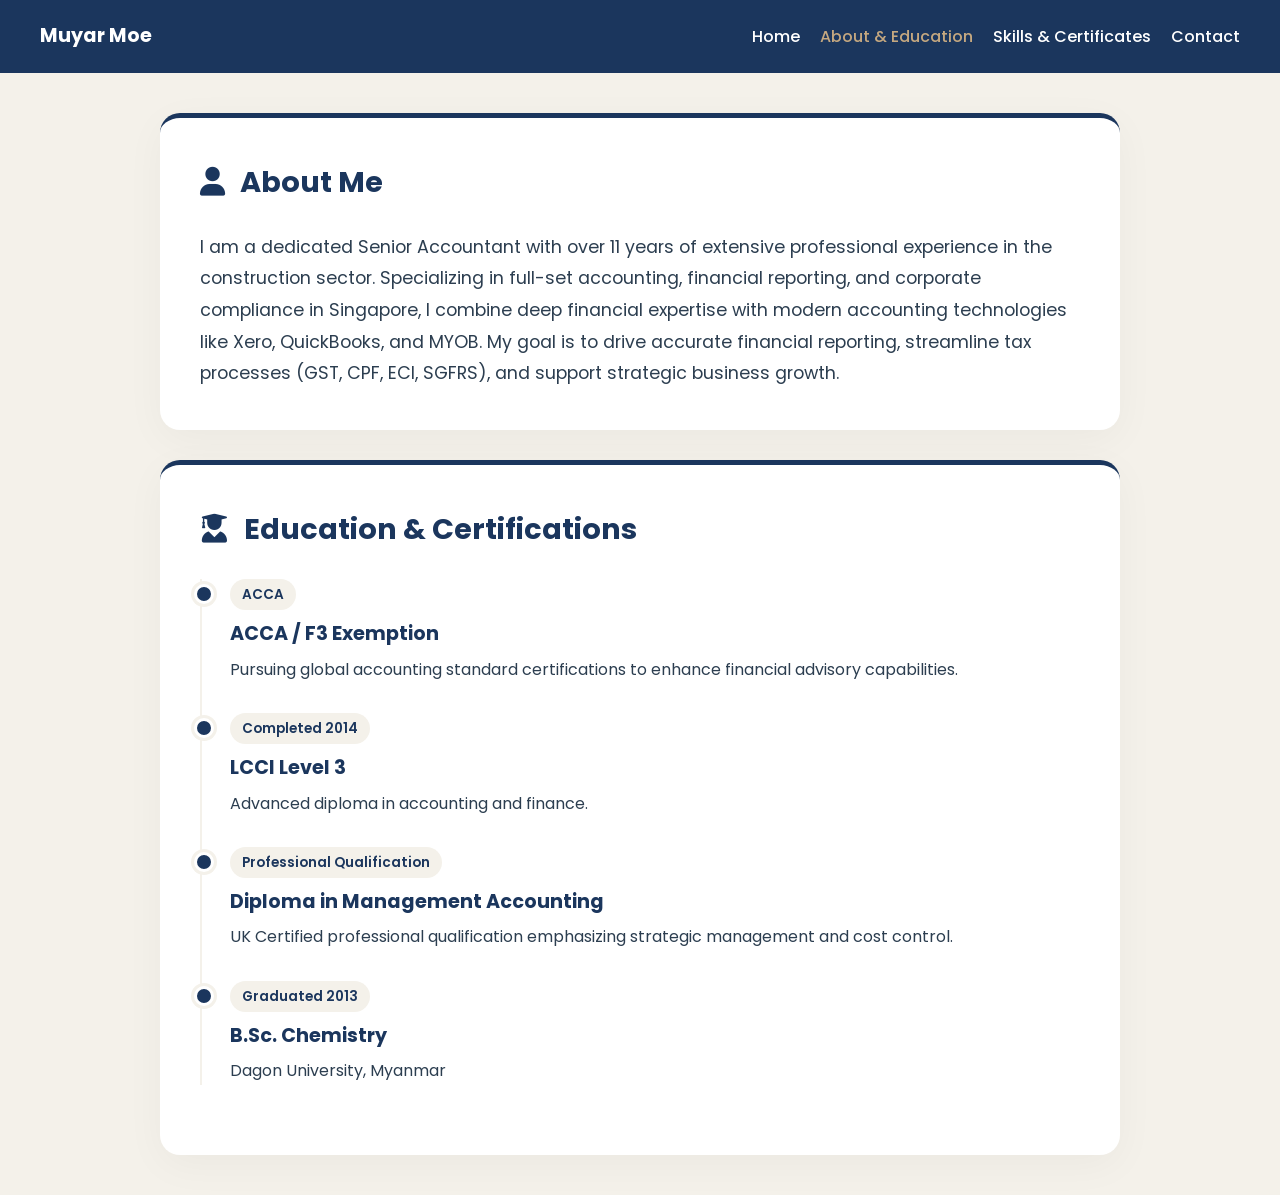
==== about.html @ eb396fef "Add files via upload" ====
<!DOCTYPE html>
<html lang="en">
<head>
    <meta charset="UTF-8">
    <meta name="viewport" content="width=device-width, initial-scale=1.0">
    <title>About Me | Muyar Moe</title>
    <link href="https://cdnjs.cloudflare.com/ajax/libs/font-awesome/6.0.0/css/all.min.css" rel="stylesheet">
    <link href="https://fonts.googleapis.com/css2?family=Poppins:wght@300;400;500;600;700&display=swap" rel="stylesheet">
    <style>
        :root { --deep-blue: #1B365D; --beige: #F4F1EA; --white: #FFFFFF; --text-dark: #2C3E50; }
        * { margin: 0; padding: 0; box-sizing: border-box; font-family: 'Poppins', sans-serif; }
        body { background-color: var(--beige); color: var(--text-dark); line-height: 1.7; }
        
        .navbar {
            background: var(--deep-blue); padding: 20px 40px; display: flex; justify-content: space-between; align-items: center;
        }
        .navbar .logo { color: var(--white); font-weight: 700; font-size: 1.2rem; text-decoration: none; }
        .nav-links { display: flex; gap: 20px; }
        .nav-links a { color: var(--white); text-decoration: none; font-weight: 500; }
        .nav-links a:hover, .nav-links a.active { color: #C5A880; }

        .container { max-width: 1000px; margin: 40px auto; padding: 0 20px; }
        .card { 
            background: var(--white); padding: 40px; border-radius: 20px; 
            box-shadow: 0 10px 40px rgba(0,0,0,0.04); margin-bottom: 30px; 
            border-top: 5px solid var(--deep-blue);
        }
        .section-title { font-size: 1.8rem; color: var(--deep-blue); margin-bottom: 25px; display: flex; align-items: center; gap: 15px; }

        /* Timeline */
        .timeline { position: relative; padding-left: 30px; }
        .timeline::before { content: ''; position: absolute; left: 0; top: 0; bottom: 0; width: 2px; background: var(--beige); }
        .timeline-item { margin-bottom: 30px; position: relative; }
        .timeline-item::before { 
            content: ''; position: absolute; left: -36px; top: 5px; width: 14px; height: 14px; 
            background: var(--deep-blue); border-radius: 50%; border: 3px solid var(--white); box-shadow: 0 0 0 3px var(--beige);
        }
        .timeline-item h3 { color: var(--deep-blue); font-size: 1.2rem; margin-bottom: 5px; }
        .timeline-item span { display: inline-block; background: var(--beige); color: var(--deep-blue); padding: 4px 12px; border-radius: 20px; font-size: 0.85rem; font-weight: 600; margin-bottom: 8px; }
    </style>
</head>
<body>

    <nav class="navbar">
        <a href="index.html" class="logo">Muyar Moe</a>
        <div class="nav-links">
            <a href="index.html">Home</a>
            <a href="about.html" class="active">About & Education</a>
            <a href="skills.html">Skills & Certificates</a>
            <a href="contact.html">Contact</a>
        </div>
    </nav>

    <div class="container">
        <!-- About Me Section -->
        <section class="card">
            <h2 class="section-title"><i class="fas fa-user"></i> About Me</h2>
            <p style="font-size: 1.1rem; line-height: 1.8;">
                I am a dedicated Senior Accountant with over 11 years of extensive professional experience in the construction sector. Specializing in full-set accounting, financial reporting, and corporate compliance in Singapore, I combine deep financial expertise with modern accounting technologies like Xero, QuickBooks, and MYOB. My goal is to drive accurate financial reporting, streamline tax processes (GST, CPF, ECI, SGFRS), and support strategic business growth.
            </p>
        </section>

        <!-- Education & Certifications -->
        <section class="card">
            <h2 class="section-title"><i class="fas fa-user-graduate"></i> Education & Certifications</h2>
            <div class="timeline">
                <div class="timeline-item">
                    <span>ACCA</span>
                    <h3>ACCA / F3 Exemption</h3>
                    <p>Pursuing global accounting standard certifications to enhance financial advisory capabilities.</p>
                </div>
                <div class="timeline-item">
                    <span>Completed 2014</span>
                    <h3>LCCI Level 3</h3>
                    <p>Advanced diploma in accounting and finance.</p>
                </div>
                <div class="timeline-item">
                    <span>Professional Qualification</span>
                    <h3>Diploma in Management Accounting</h3>
                    <p>UK Certified professional qualification emphasizing strategic management and cost control.</p>
                </div>
                <div class="timeline-item">
                    <span>Graduated 2013</span>
                    <h3>B.Sc. Chemistry</h3>
                    <p>Dagon University, Myanmar</p>
                </div>
            </div>
        </section>
    </div>

</body>
</html>
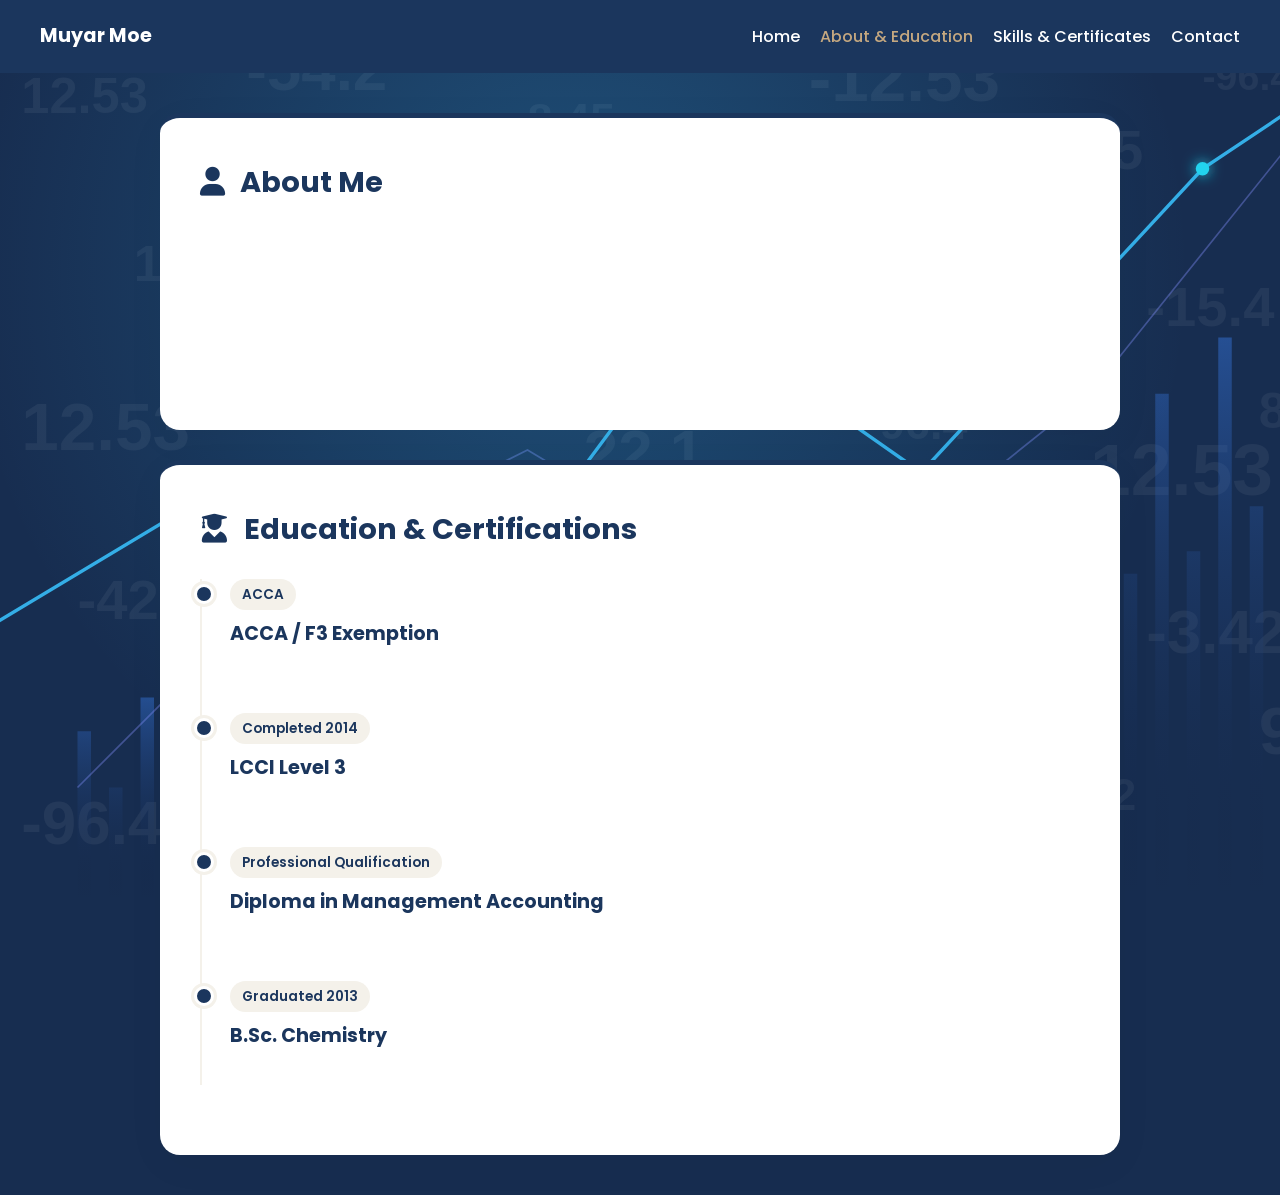
==== commit 0b898d6f: "Update about.html" ====
--- a/about.html
+++ b/about.html
@@ -9,7 +9,20 @@
     <style>
         :root { --deep-blue: #1B365D; --beige: #F4F1EA; --white: #FFFFFF; --text-dark: #2C3E50; }
         * { margin: 0; padding: 0; box-sizing: border-box; font-family: 'Poppins', sans-serif; }
-        body { background-color: var(--beige); color: var(--text-dark); line-height: 1.7; }
+        /* ပိုလင်းသော နောက်ခံနှင့် Watermark များစွာပါဝင်သည့် Code ဖြင့်ရေးဆွဲထားသောဒီဇိုင်း */
+        body { 
+            background-color: #172d50; /* အရင်ကထက် ပိုလင်းသွားတဲ့ အပြာရင့်ရောင် */
+            background-image: 
+                radial-gradient(circle at 45% 30%, rgba(56, 189, 248, 0.25) 0%, transparent 65%),
+                url("data:image/svg+xml,%3Csvg xmlns='http://www.w3.org/2000/svg' viewBox='0 0 1200 800' preserveAspectRatio='xMidYMid slice'%3E%3Cdefs%3E%3Cfilter id='glow' x='-20%25' y='-20%25' width='140%25' height='140%25'%3E%3CfeGaussianBlur stdDeviation='6' result='blur' /%3E%3CfeComposite in='SourceGraphic' in2='blur' operator='over' /%3E%3C/filter%3E%3ClinearGradient id='barGrad' x1='0' y1='0' x2='0' y2='1'%3E%3Cstop offset='0%25' stop-color='%233b82f6' stop-opacity='0.5'/%3E%3Cstop offset='100%25' stop-color='%230f172a' stop-opacity='0'/%3E%3C/linearGradient%3E%3C/defs%3E%3C!-- 30 Watermark Numbers (Size reduced) --%3E%3Cg fill='%23ffffff' fill-opacity='0.06' font-family='sans-serif' font-weight='bold'%3E%3Ctext x='50' y='100' font-size='45'%3E12.53%3C/text%3E%3Ctext x='250' y='80' font-size='55'%3E-54.2%3C/text%3E%3Ctext x='500' y='120' font-size='40'%3E8.45%3C/text%3E%3Ctext x='750' y='90' font-size='60'%3E-12.53%3C/text%3E%3Ctext x='950' y='150' font-size='50'%3E42.5%3C/text%3E%3Ctext x='1100' y='80' font-size='35'%3E-96.4%3C/text%3E%3Ctext x='150' y='250' font-size='45'%3E18.9%3C/text%3E%3Ctext x='400' y='220' font-size='65'%3E-3.42%3C/text%3E%3Ctext x='650' y='270' font-size='55'%3E54.2%3C/text%3E%3Ctext x='850' y='240' font-size='40'%3E9.12%3C/text%3E%3Ctext x='1050' y='290' font-size='50'%3E-15.4%3C/text%3E%3Ctext x='50' y='400' font-size='60'%3E12.53%3C/text%3E%3Ctext x='300' y='380' font-size='45'%3E-54.2%3C/text%3E%3Ctext x='550' y='420' font-size='55'%3E22.1%3C/text%3E%3Ctext x='800' y='390' font-size='40'%3E-96.4%3C/text%3E%3Ctext x='1000' y='440' font-size='65'%3E12.53%3C/text%3E%3Ctext x='1150' y='380' font-size='45'%3E8.45%3C/text%3E%3Ctext x='100' y='550' font-size='50'%3E-42.5%3C/text%3E%3Ctext x='350' y='520' font-size='40'%3E18.9%3C/text%3E%3Ctext x='600' y='570' font-size='60'%3E-12.53%3C/text%3E%3Ctext x='850' y='530' font-size='45'%3E54.2%3C/text%3E%3Ctext x='1050' y='580' font-size='55'%3E-3.42%3C/text%3E%3Ctext x='200' y='680' font-size='65'%3E94.2%3C/text%3E%3Ctext x='450' y='700' font-size='45'%3E-15.4%3C/text%3E%3Ctext x='700' y='660' font-size='50'%3E12.53%3C/text%3E%3Ctext x='950' y='720' font-size='40'%3E-54.2%3C/text%3E%3Ctext x='1150' y='670' font-size='60'%3E9.12%3C/text%3E%3Ctext x='50' y='750' font-size='55'%3E-96.4%3C/text%3E%3Ctext x='300' y='780' font-size='40'%3E22.1%3C/text%3E%3Ctext x='600' y='760' font-size='45'%3E-42.5%3C/text%3E%3Ctext x='850' y='790' font-size='50'%3E18.9%3C/text%3E%3C/g%3E%3C!-- Bar Charts --%3E%3Cpath d='M0 800 v-200 h12 v200 m16 0 v-250 h12 v250 m16 0 v-180 h12 v180 m16 0 v-300 h12 v300 m16 0 v-220 h12 v220 m16 0 v-280 h12 v280 m16 0 v-150 h12 v150 m16 0 v-320 h12 v320 m16 0 v-260 h12 v260 m16 0 v-380 h12 v380 m16 0 v-290 h12 v290 m16 0 v-450 h12 v450 m16 0 v-310 h12 v310 m16 0 v-500 h12 v500 m16 0 v-350 h12 v350 m16 0 v-550 h12 v550 m16 0 v-400 h12 v400' transform='translate(750, 0)' fill='url(%23barGrad)'/%3E%3Cpath d='M0 800 v-150 h12 v150 m16 0 v-100 h12 v100 m16 0 v-180 h12 v180 m16 0 v-120 h12 v120 m16 0 v-200 h12 v200 m16 0 v-140 h12 v140' transform='translate(100, 0)' fill='url(%23barGrad)'/%3E%3C!-- Line Charts --%3E%3Cpath d='M-50,600 L200,450 L450,550 L650,280 L850,420 L1100,150 L1250,50' fill='none' stroke='%2338bdf8' stroke-width='3' stroke-opacity='0.9'/%3E%3Cpath d='M100,700 L300,500 L500,400 L750,550 L1000,350 L1200,100' fill='none' stroke='%23818cf8' stroke-width='1.5' stroke-opacity='0.4'/%3E%3C!-- Glowing Nodes --%3E%3Cg filter='url(%23glow)' fill='%2322d3ee'%3E%3Ccircle cx='200' cy='450' r='6'/%3E%3Ccircle cx='650' cy='280' r='6'/%3E%3Ccircle cx='1100' cy='150' r='6'/%3E%3C/g%3E%3C/svg%3E");
+            background-size: cover;
+            background-position: center;
+            background-repeat: no-repeat;
+            background-attachment: fixed;
+            min-height: 100vh;
+            color: #ffffff; 
+            line-height: 1.7; 
+        }
         
         .navbar {
             background: var(--deep-blue); padding: 20px 40px; display: flex; justify-content: space-between; align-items: center;
@@ -89,4 +102,4 @@
     </div>
 
 </body>
-</html>+</html>
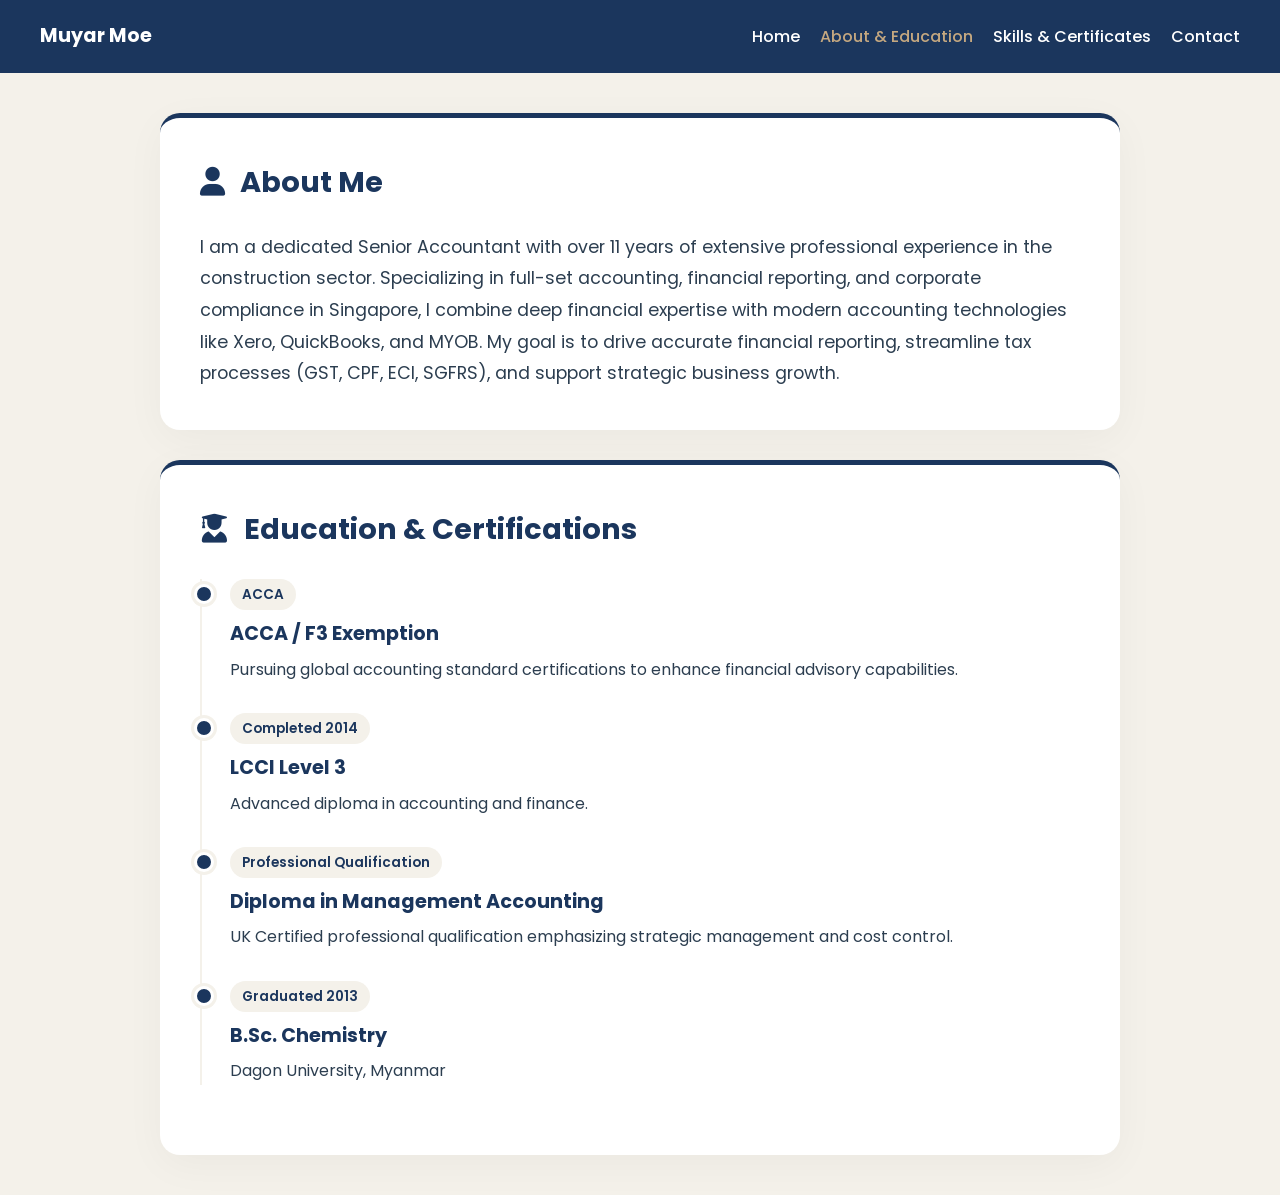
==== commit 3684220a: "Update about.html" ====
--- a/about.html
+++ b/about.html
@@ -9,20 +9,7 @@
     <style>
         :root { --deep-blue: #1B365D; --beige: #F4F1EA; --white: #FFFFFF; --text-dark: #2C3E50; }
         * { margin: 0; padding: 0; box-sizing: border-box; font-family: 'Poppins', sans-serif; }
-        /* ပိုလင်းသော နောက်ခံနှင့် Watermark များစွာပါဝင်သည့် Code ဖြင့်ရေးဆွဲထားသောဒီဇိုင်း */
-        body { 
-            background-color: #172d50; /* အရင်ကထက် ပိုလင်းသွားတဲ့ အပြာရင့်ရောင် */
-            background-image: 
-                radial-gradient(circle at 45% 30%, rgba(56, 189, 248, 0.25) 0%, transparent 65%),
-                url("data:image/svg+xml,%3Csvg xmlns='http://www.w3.org/2000/svg' viewBox='0 0 1200 800' preserveAspectRatio='xMidYMid slice'%3E%3Cdefs%3E%3Cfilter id='glow' x='-20%25' y='-20%25' width='140%25' height='140%25'%3E%3CfeGaussianBlur stdDeviation='6' result='blur' /%3E%3CfeComposite in='SourceGraphic' in2='blur' operator='over' /%3E%3C/filter%3E%3ClinearGradient id='barGrad' x1='0' y1='0' x2='0' y2='1'%3E%3Cstop offset='0%25' stop-color='%233b82f6' stop-opacity='0.5'/%3E%3Cstop offset='100%25' stop-color='%230f172a' stop-opacity='0'/%3E%3C/linearGradient%3E%3C/defs%3E%3C!-- 30 Watermark Numbers (Size reduced) --%3E%3Cg fill='%23ffffff' fill-opacity='0.06' font-family='sans-serif' font-weight='bold'%3E%3Ctext x='50' y='100' font-size='45'%3E12.53%3C/text%3E%3Ctext x='250' y='80' font-size='55'%3E-54.2%3C/text%3E%3Ctext x='500' y='120' font-size='40'%3E8.45%3C/text%3E%3Ctext x='750' y='90' font-size='60'%3E-12.53%3C/text%3E%3Ctext x='950' y='150' font-size='50'%3E42.5%3C/text%3E%3Ctext x='1100' y='80' font-size='35'%3E-96.4%3C/text%3E%3Ctext x='150' y='250' font-size='45'%3E18.9%3C/text%3E%3Ctext x='400' y='220' font-size='65'%3E-3.42%3C/text%3E%3Ctext x='650' y='270' font-size='55'%3E54.2%3C/text%3E%3Ctext x='850' y='240' font-size='40'%3E9.12%3C/text%3E%3Ctext x='1050' y='290' font-size='50'%3E-15.4%3C/text%3E%3Ctext x='50' y='400' font-size='60'%3E12.53%3C/text%3E%3Ctext x='300' y='380' font-size='45'%3E-54.2%3C/text%3E%3Ctext x='550' y='420' font-size='55'%3E22.1%3C/text%3E%3Ctext x='800' y='390' font-size='40'%3E-96.4%3C/text%3E%3Ctext x='1000' y='440' font-size='65'%3E12.53%3C/text%3E%3Ctext x='1150' y='380' font-size='45'%3E8.45%3C/text%3E%3Ctext x='100' y='550' font-size='50'%3E-42.5%3C/text%3E%3Ctext x='350' y='520' font-size='40'%3E18.9%3C/text%3E%3Ctext x='600' y='570' font-size='60'%3E-12.53%3C/text%3E%3Ctext x='850' y='530' font-size='45'%3E54.2%3C/text%3E%3Ctext x='1050' y='580' font-size='55'%3E-3.42%3C/text%3E%3Ctext x='200' y='680' font-size='65'%3E94.2%3C/text%3E%3Ctext x='450' y='700' font-size='45'%3E-15.4%3C/text%3E%3Ctext x='700' y='660' font-size='50'%3E12.53%3C/text%3E%3Ctext x='950' y='720' font-size='40'%3E-54.2%3C/text%3E%3Ctext x='1150' y='670' font-size='60'%3E9.12%3C/text%3E%3Ctext x='50' y='750' font-size='55'%3E-96.4%3C/text%3E%3Ctext x='300' y='780' font-size='40'%3E22.1%3C/text%3E%3Ctext x='600' y='760' font-size='45'%3E-42.5%3C/text%3E%3Ctext x='850' y='790' font-size='50'%3E18.9%3C/text%3E%3C/g%3E%3C!-- Bar Charts --%3E%3Cpath d='M0 800 v-200 h12 v200 m16 0 v-250 h12 v250 m16 0 v-180 h12 v180 m16 0 v-300 h12 v300 m16 0 v-220 h12 v220 m16 0 v-280 h12 v280 m16 0 v-150 h12 v150 m16 0 v-320 h12 v320 m16 0 v-260 h12 v260 m16 0 v-380 h12 v380 m16 0 v-290 h12 v290 m16 0 v-450 h12 v450 m16 0 v-310 h12 v310 m16 0 v-500 h12 v500 m16 0 v-350 h12 v350 m16 0 v-550 h12 v550 m16 0 v-400 h12 v400' transform='translate(750, 0)' fill='url(%23barGrad)'/%3E%3Cpath d='M0 800 v-150 h12 v150 m16 0 v-100 h12 v100 m16 0 v-180 h12 v180 m16 0 v-120 h12 v120 m16 0 v-200 h12 v200 m16 0 v-140 h12 v140' transform='translate(100, 0)' fill='url(%23barGrad)'/%3E%3C!-- Line Charts --%3E%3Cpath d='M-50,600 L200,450 L450,550 L650,280 L850,420 L1100,150 L1250,50' fill='none' stroke='%2338bdf8' stroke-width='3' stroke-opacity='0.9'/%3E%3Cpath d='M100,700 L300,500 L500,400 L750,550 L1000,350 L1200,100' fill='none' stroke='%23818cf8' stroke-width='1.5' stroke-opacity='0.4'/%3E%3C!-- Glowing Nodes --%3E%3Cg filter='url(%23glow)' fill='%2322d3ee'%3E%3Ccircle cx='200' cy='450' r='6'/%3E%3Ccircle cx='650' cy='280' r='6'/%3E%3Ccircle cx='1100' cy='150' r='6'/%3E%3C/g%3E%3C/svg%3E");
-            background-size: cover;
-            background-position: center;
-            background-repeat: no-repeat;
-            background-attachment: fixed;
-            min-height: 100vh;
-            color: #ffffff; 
-            line-height: 1.7; 
-        }
+         body { background-color: var(--beige); color: var(--text-dark); line-height: 1.7; }
         
         .navbar {
             background: var(--deep-blue); padding: 20px 40px; display: flex; justify-content: space-between; align-items: center;
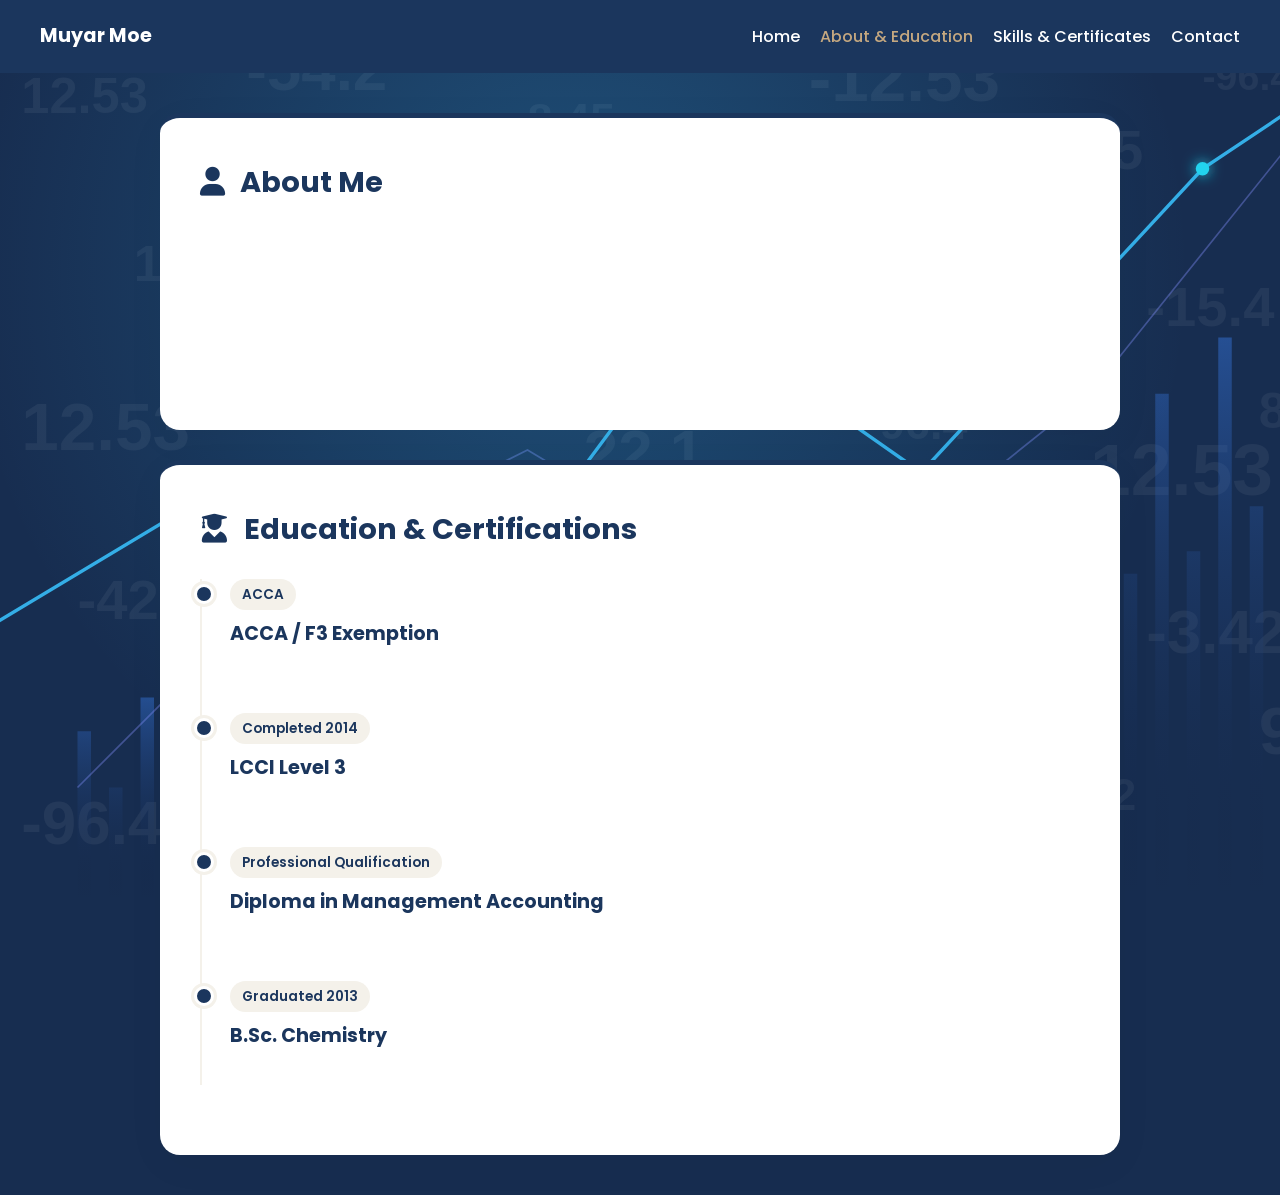
==== commit 30250244: "Update about.html" ====
--- a/about.html
+++ b/about.html
@@ -10,6 +10,20 @@
         :root { --deep-blue: #1B365D; --beige: #F4F1EA; --white: #FFFFFF; --text-dark: #2C3E50; }
         * { margin: 0; padding: 0; box-sizing: border-box; font-family: 'Poppins', sans-serif; }
          body { background-color: var(--beige); color: var(--text-dark); line-height: 1.7; }
+        /* ပိုလင်းသော နောက်ခံနှင့် Watermark များစွာပါဝင်သည့် Code ဖြင့်ရေးဆွဲထားသောဒီဇိုင်း */
+        body { 
+            background-color: #172d50; /* အရင်ကထက် ပိုလင်းသွားတဲ့ အပြာရင့်ရောင် */
+            background-image: 
+                radial-gradient(circle at 45% 30%, rgba(56, 189, 248, 0.25) 0%, transparent 65%),
+                url("data:image/svg+xml,%3Csvg xmlns='http://www.w3.org/2000/svg' viewBox='0 0 1200 800' preserveAspectRatio='xMidYMid slice'%3E%3Cdefs%3E%3Cfilter id='glow' x='-20%25' y='-20%25' width='140%25' height='140%25'%3E%3CfeGaussianBlur stdDeviation='6' result='blur' /%3E%3CfeComposite in='SourceGraphic' in2='blur' operator='over' /%3E%3C/filter%3E%3ClinearGradient id='barGrad' x1='0' y1='0' x2='0' y2='1'%3E%3Cstop offset='0%25' stop-color='%233b82f6' stop-opacity='0.5'/%3E%3Cstop offset='100%25' stop-color='%230f172a' stop-opacity='0'/%3E%3C/linearGradient%3E%3C/defs%3E%3C!-- 30 Watermark Numbers (Size reduced) --%3E%3Cg fill='%23ffffff' fill-opacity='0.06' font-family='sans-serif' font-weight='bold'%3E%3Ctext x='50' y='100' font-size='45'%3E12.53%3C/text%3E%3Ctext x='250' y='80' font-size='55'%3E-54.2%3C/text%3E%3Ctext x='500' y='120' font-size='40'%3E8.45%3C/text%3E%3Ctext x='750' y='90' font-size='60'%3E-12.53%3C/text%3E%3Ctext x='950' y='150' font-size='50'%3E42.5%3C/text%3E%3Ctext x='1100' y='80' font-size='35'%3E-96.4%3C/text%3E%3Ctext x='150' y='250' font-size='45'%3E18.9%3C/text%3E%3Ctext x='400' y='220' font-size='65'%3E-3.42%3C/text%3E%3Ctext x='650' y='270' font-size='55'%3E54.2%3C/text%3E%3Ctext x='850' y='240' font-size='40'%3E9.12%3C/text%3E%3Ctext x='1050' y='290' font-size='50'%3E-15.4%3C/text%3E%3Ctext x='50' y='400' font-size='60'%3E12.53%3C/text%3E%3Ctext x='300' y='380' font-size='45'%3E-54.2%3C/text%3E%3Ctext x='550' y='420' font-size='55'%3E22.1%3C/text%3E%3Ctext x='800' y='390' font-size='40'%3E-96.4%3C/text%3E%3Ctext x='1000' y='440' font-size='65'%3E12.53%3C/text%3E%3Ctext x='1150' y='380' font-size='45'%3E8.45%3C/text%3E%3Ctext x='100' y='550' font-size='50'%3E-42.5%3C/text%3E%3Ctext x='350' y='520' font-size='40'%3E18.9%3C/text%3E%3Ctext x='600' y='570' font-size='60'%3E-12.53%3C/text%3E%3Ctext x='850' y='530' font-size='45'%3E54.2%3C/text%3E%3Ctext x='1050' y='580' font-size='55'%3E-3.42%3C/text%3E%3Ctext x='200' y='680' font-size='65'%3E94.2%3C/text%3E%3Ctext x='450' y='700' font-size='45'%3E-15.4%3C/text%3E%3Ctext x='700' y='660' font-size='50'%3E12.53%3C/text%3E%3Ctext x='950' y='720' font-size='40'%3E-54.2%3C/text%3E%3Ctext x='1150' y='670' font-size='60'%3E9.12%3C/text%3E%3Ctext x='50' y='750' font-size='55'%3E-96.4%3C/text%3E%3Ctext x='300' y='780' font-size='40'%3E22.1%3C/text%3E%3Ctext x='600' y='760' font-size='45'%3E-42.5%3C/text%3E%3Ctext x='850' y='790' font-size='50'%3E18.9%3C/text%3E%3C/g%3E%3C!-- Bar Charts --%3E%3Cpath d='M0 800 v-200 h12 v200 m16 0 v-250 h12 v250 m16 0 v-180 h12 v180 m16 0 v-300 h12 v300 m16 0 v-220 h12 v220 m16 0 v-280 h12 v280 m16 0 v-150 h12 v150 m16 0 v-320 h12 v320 m16 0 v-260 h12 v260 m16 0 v-380 h12 v380 m16 0 v-290 h12 v290 m16 0 v-450 h12 v450 m16 0 v-310 h12 v310 m16 0 v-500 h12 v500 m16 0 v-350 h12 v350 m16 0 v-550 h12 v550 m16 0 v-400 h12 v400' transform='translate(750, 0)' fill='url(%23barGrad)'/%3E%3Cpath d='M0 800 v-150 h12 v150 m16 0 v-100 h12 v100 m16 0 v-180 h12 v180 m16 0 v-120 h12 v120 m16 0 v-200 h12 v200 m16 0 v-140 h12 v140' transform='translate(100, 0)' fill='url(%23barGrad)'/%3E%3C!-- Line Charts --%3E%3Cpath d='M-50,600 L200,450 L450,550 L650,280 L850,420 L1100,150 L1250,50' fill='none' stroke='%2338bdf8' stroke-width='3' stroke-opacity='0.9'/%3E%3Cpath d='M100,700 L300,500 L500,400 L750,550 L1000,350 L1200,100' fill='none' stroke='%23818cf8' stroke-width='1.5' stroke-opacity='0.4'/%3E%3C!-- Glowing Nodes --%3E%3Cg filter='url(%23glow)' fill='%2322d3ee'%3E%3Ccircle cx='200' cy='450' r='6'/%3E%3Ccircle cx='650' cy='280' r='6'/%3E%3Ccircle cx='1100' cy='150' r='6'/%3E%3C/g%3E%3C/svg%3E");
+            background-size: cover;
+            background-position: center;
+            background-repeat: no-repeat;
+            background-attachment: fixed;
+            min-height: 100vh;
+            color: #ffffff; 
+            line-height: 1.7; 
+        }
         
         .navbar {
             background: var(--deep-blue); padding: 20px 40px; display: flex; justify-content: space-between; align-items: center;
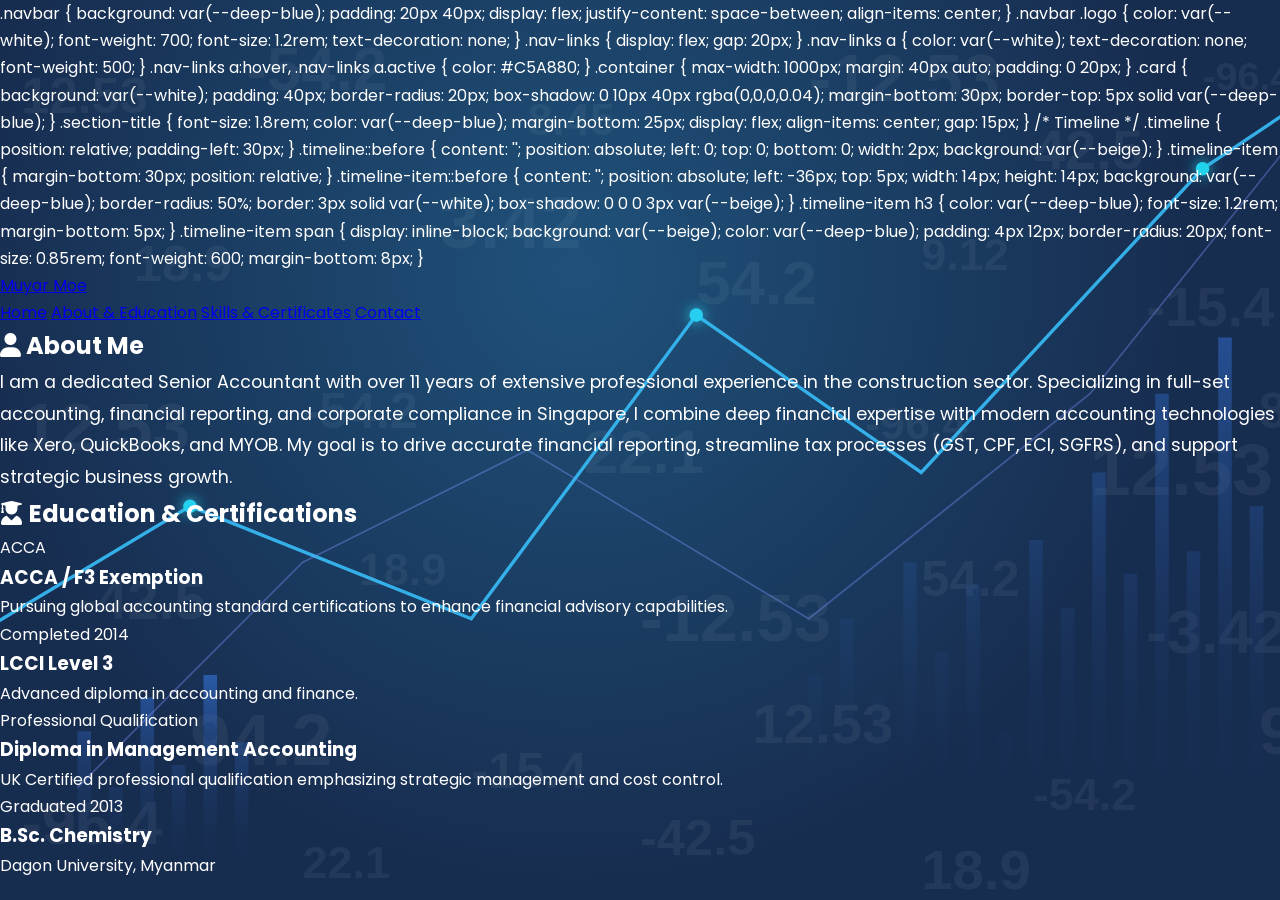
==== commit d8c730ee: "Update about.html" ====
--- a/about.html
+++ b/about.html
@@ -6,24 +6,7 @@
     <title>About Me | Muyar Moe</title>
     <link href="https://cdnjs.cloudflare.com/ajax/libs/font-awesome/6.0.0/css/all.min.css" rel="stylesheet">
     <link href="https://fonts.googleapis.com/css2?family=Poppins:wght@300;400;500;600;700&display=swap" rel="stylesheet">
-    <style>
-        :root { --deep-blue: #1B365D; --beige: #F4F1EA; --white: #FFFFFF; --text-dark: #2C3E50; }
-        * { margin: 0; padding: 0; box-sizing: border-box; font-family: 'Poppins', sans-serif; }
-         body { background-color: var(--beige); color: var(--text-dark); line-height: 1.7; }
-        /* ပိုလင်းသော နောက်ခံနှင့် Watermark များစွာပါဝင်သည့် Code ဖြင့်ရေးဆွဲထားသောဒီဇိုင်း */
-        body { 
-            background-color: #172d50; /* အရင်ကထက် ပိုလင်းသွားတဲ့ အပြာရင့်ရောင် */
-            background-image: 
-                radial-gradient(circle at 45% 30%, rgba(56, 189, 248, 0.25) 0%, transparent 65%),
-                url("data:image/svg+xml,%3Csvg xmlns='http://www.w3.org/2000/svg' viewBox='0 0 1200 800' preserveAspectRatio='xMidYMid slice'%3E%3Cdefs%3E%3Cfilter id='glow' x='-20%25' y='-20%25' width='140%25' height='140%25'%3E%3CfeGaussianBlur stdDeviation='6' result='blur' /%3E%3CfeComposite in='SourceGraphic' in2='blur' operator='over' /%3E%3C/filter%3E%3ClinearGradient id='barGrad' x1='0' y1='0' x2='0' y2='1'%3E%3Cstop offset='0%25' stop-color='%233b82f6' stop-opacity='0.5'/%3E%3Cstop offset='100%25' stop-color='%230f172a' stop-opacity='0'/%3E%3C/linearGradient%3E%3C/defs%3E%3C!-- 30 Watermark Numbers (Size reduced) --%3E%3Cg fill='%23ffffff' fill-opacity='0.06' font-family='sans-serif' font-weight='bold'%3E%3Ctext x='50' y='100' font-size='45'%3E12.53%3C/text%3E%3Ctext x='250' y='80' font-size='55'%3E-54.2%3C/text%3E%3Ctext x='500' y='120' font-size='40'%3E8.45%3C/text%3E%3Ctext x='750' y='90' font-size='60'%3E-12.53%3C/text%3E%3Ctext x='950' y='150' font-size='50'%3E42.5%3C/text%3E%3Ctext x='1100' y='80' font-size='35'%3E-96.4%3C/text%3E%3Ctext x='150' y='250' font-size='45'%3E18.9%3C/text%3E%3Ctext x='400' y='220' font-size='65'%3E-3.42%3C/text%3E%3Ctext x='650' y='270' font-size='55'%3E54.2%3C/text%3E%3Ctext x='850' y='240' font-size='40'%3E9.12%3C/text%3E%3Ctext x='1050' y='290' font-size='50'%3E-15.4%3C/text%3E%3Ctext x='50' y='400' font-size='60'%3E12.53%3C/text%3E%3Ctext x='300' y='380' font-size='45'%3E-54.2%3C/text%3E%3Ctext x='550' y='420' font-size='55'%3E22.1%3C/text%3E%3Ctext x='800' y='390' font-size='40'%3E-96.4%3C/text%3E%3Ctext x='1000' y='440' font-size='65'%3E12.53%3C/text%3E%3Ctext x='1150' y='380' font-size='45'%3E8.45%3C/text%3E%3Ctext x='100' y='550' font-size='50'%3E-42.5%3C/text%3E%3Ctext x='350' y='520' font-size='40'%3E18.9%3C/text%3E%3Ctext x='600' y='570' font-size='60'%3E-12.53%3C/text%3E%3Ctext x='850' y='530' font-size='45'%3E54.2%3C/text%3E%3Ctext x='1050' y='580' font-size='55'%3E-3.42%3C/text%3E%3Ctext x='200' y='680' font-size='65'%3E94.2%3C/text%3E%3Ctext x='450' y='700' font-size='45'%3E-15.4%3C/text%3E%3Ctext x='700' y='660' font-size='50'%3E12.53%3C/text%3E%3Ctext x='950' y='720' font-size='40'%3E-54.2%3C/text%3E%3Ctext x='1150' y='670' font-size='60'%3E9.12%3C/text%3E%3Ctext x='50' y='750' font-size='55'%3E-96.4%3C/text%3E%3Ctext x='300' y='780' font-size='40'%3E22.1%3C/text%3E%3Ctext x='600' y='760' font-size='45'%3E-42.5%3C/text%3E%3Ctext x='850' y='790' font-size='50'%3E18.9%3C/text%3E%3C/g%3E%3C!-- Bar Charts --%3E%3Cpath d='M0 800 v-200 h12 v200 m16 0 v-250 h12 v250 m16 0 v-180 h12 v180 m16 0 v-300 h12 v300 m16 0 v-220 h12 v220 m16 0 v-280 h12 v280 m16 0 v-150 h12 v150 m16 0 v-320 h12 v320 m16 0 v-260 h12 v260 m16 0 v-380 h12 v380 m16 0 v-290 h12 v290 m16 0 v-450 h12 v450 m16 0 v-310 h12 v310 m16 0 v-500 h12 v500 m16 0 v-350 h12 v350 m16 0 v-550 h12 v550 m16 0 v-400 h12 v400' transform='translate(750, 0)' fill='url(%23barGrad)'/%3E%3Cpath d='M0 800 v-150 h12 v150 m16 0 v-100 h12 v100 m16 0 v-180 h12 v180 m16 0 v-120 h12 v120 m16 0 v-200 h12 v200 m16 0 v-140 h12 v140' transform='translate(100, 0)' fill='url(%23barGrad)'/%3E%3C!-- Line Charts --%3E%3Cpath d='M-50,600 L200,450 L450,550 L650,280 L850,420 L1100,150 L1250,50' fill='none' stroke='%2338bdf8' stroke-width='3' stroke-opacity='0.9'/%3E%3Cpath d='M100,700 L300,500 L500,400 L750,550 L1000,350 L1200,100' fill='none' stroke='%23818cf8' stroke-width='1.5' stroke-opacity='0.4'/%3E%3C!-- Glowing Nodes --%3E%3Cg filter='url(%23glow)' fill='%2322d3ee'%3E%3Ccircle cx='200' cy='450' r='6'/%3E%3Ccircle cx='650' cy='280' r='6'/%3E%3Ccircle cx='1100' cy='150' r='6'/%3E%3C/g%3E%3C/svg%3E");
-            background-size: cover;
-            background-position: center;
-            background-repeat: no-repeat;
-            background-attachment: fixed;
-            min-height: 100vh;
-            color: #ffffff; 
-            line-height: 1.7; 
-        }
+    <link rel="stylesheet" href="style.css">
         
         .navbar {
             background: var(--deep-blue); padding: 20px 40px; display: flex; justify-content: space-between; align-items: center;
--- a/style.css
+++ b/style.css
@@ -0,0 +1,28 @@
+:root { 
+    --deep-blue: #1B365D; 
+    --white: #FFFFFF; 
+    --text-dark: #2C3E50; 
+    --accent-gold: #C5A880; 
+}
+
+* { 
+    margin: 0; 
+    padding: 0; 
+    box-sizing: border-box; 
+    font-family: 'Poppins', sans-serif; 
+}
+
+/* Page တိုင်းမှာ အလိုအလျောက်ပေါ်မည့် နောက်ခံဒီဇိုင်း */
+body { 
+    background-color: #172d50;
+    background-image: 
+        radial-gradient(circle at 45% 30%, rgba(56, 189, 248, 0.25) 0%, transparent 65%),
+        url("data:image/svg+xml,%3Csvg xmlns='http://www.w3.org/2000/svg' viewBox='0 0 1200 800' preserveAspectRatio='xMidYMid slice'%3E%3Cdefs%3E%3Cfilter id='glow' x='-20%25' y='-20%25' width='140%25' height='140%25'%3E%3CfeGaussianBlur stdDeviation='6' result='blur' /%3E%3CfeComposite in='SourceGraphic' in2='blur' operator='over' /%3E%3C/filter%3E%3ClinearGradient id='barGrad' x1='0' y1='0' x2='0' y2='1'%3E%3Cstop offset='0%25' stop-color='%233b82f6' stop-opacity='0.5'/%3E%3Cstop offset='100%25' stop-color='%230f172a' stop-opacity='0'/%3E%3C/linearGradient%3E%3C/defs%3E%3C!-- 30 Watermark Numbers --%3E%3Cg fill='%23ffffff' fill-opacity='0.06' font-family='sans-serif' font-weight='bold'%3E%3Ctext x='50' y='100' font-size='45'%3E12.53%3C/text%3E%3Ctext x='250' y='80' font-size='55'%3E-54.2%3C/text%3E%3Ctext x='500' y='120' font-size='40'%3E8.45%3C/text%3E%3Ctext x='750' y='90' font-size='60'%3E-12.53%3C/text%3E%3Ctext x='950' y='150' font-size='50'%3E42.5%3C/text%3E%3Ctext x='1100' y='80' font-size='35'%3E-96.4%3C/text%3E%3Ctext x='150' y='250' font-size='45'%3E18.9%3C/text%3E%3Ctext x='400' y='220' font-size='65'%3E-3.42%3C/text%3E%3Ctext x='650' y='270' font-size='55'%3E54.2%3C/text%3E%3Ctext x='850' y='240' font-size='40'%3E9.12%3C/text%3E%3Ctext x='1050' y='290' font-size='50'%3E-15.4%3C/text%3E%3Ctext x='50' y='400' font-size='60'%3E12.53%3C/text%3E%3Ctext x='300' y='380' font-size='45'%3E-54.2%3C/text%3E%3Ctext x='550' y='420' font-size='55'%3E22.1%3C/text%3E%3Ctext x='800' y='390' font-size='40'%3E-96.4%3C/text%3E%3Ctext x='1000' y='440' font-size='65'%3E12.53%3C/text%3E%3Ctext x='1150' y='380' font-size='45'%3E8.45%3C/text%3E%3Ctext x='100' y='550' font-size='50'%3E-42.5%3C/text%3E%3Ctext x='350' y='520' font-size='40'%3E18.9%3C/text%3E%3Ctext x='600' y='570' font-size='60'%3E-12.53%3C/text%3E%3Ctext x='850' y='530' font-size='45'%3E54.2%3C/text%3E%3Ctext x='1050' y='580' font-size='55'%3E-3.42%3C/text%3E%3Ctext x='200' y='680' font-size='65'%3E94.2%3C/text%3E%3Ctext x='450' y='700' font-size='45'%3E-15.4%3C/text%3E%3Ctext x='700' y='660' font-size='50'%3E12.53%3C/text%3E%3Ctext x='950' y='720' font-size='40'%3E-54.2%3C/text%3E%3Ctext x='1150' y='670' font-size='60'%3E9.12%3C/text%3E%3Ctext x='50' y='750' font-size='55'%3E-96.4%3C/text%3E%3Ctext x='300' y='780' font-size='40'%3E22.1%3C/text%3E%3Ctext x='600' y='760' font-size='45'%3E-42.5%3C/text%3E%3Ctext x='850' y='790' font-size='50'%3E18.9%3C/text%3E%3C/g%3E%3C!-- Bar Charts --%3E%3Cpath d='M0 800 v-200 h12 v200 m16 0 v-250 h12 v250 m16 0 v-180 h12 v180 m16 0 v-300 h12 v300 m16 0 v-220 h12 v220 m16 0 v-280 h12 v280 m16 0 v-150 h12 v150 m16 0 v-320 h12 v320 m16 0 v-260 h12 v260 m16 0 v-380 h12 v380 m16 0 v-290 h12 v290 m16 0 v-450 h12 v450 m16 0 v-310 h12 v310 m16 0 v-500 h12 v500 m16 0 v-350 h12 v350 m16 0 v-550 h12 v550 m16 0 v-400 h12 v400' transform='translate(750, 0)' fill='url(%23barGrad)'/%3E%3Cpath d='M0 800 v-150 h12 v150 m16 0 v-100 h12 v100 m16 0 v-180 h12 v180 m16 0 v-120 h12 v120 m16 0 v-200 h12 v200 m16 0 v-140 h12 v140' transform='translate(100, 0)' fill='url(%23barGrad)'/%3E%3C!-- Line Charts --%3E%3Cpath d='M-50,600 L200,450 L450,550 L650,280 L850,420 L1100,150 L1250,50' fill='none' stroke='%2338bdf8' stroke-width='3' stroke-opacity='0.9'/%3E%3Cpath d='M100,700 L300,500 L500,400 L750,550 L1000,350 L1200,100' fill='none' stroke='%23818cf8' stroke-width='1.5' stroke-opacity='0.4'/%3E%3C!-- Glowing Nodes --%3E%3Cg filter='url(%23glow)' fill='%2322d3ee'%3E%3Ccircle cx='200' cy='450' r='6'/%3E%3Ccircle cx='650' cy='280' r='6'/%3E%3Ccircle cx='1100' cy='150' r='6'/%3E%3C/g%3E%3C/svg%3E");
+    background-size: cover;
+    background-position: center;
+    background-repeat: no-repeat;
+    background-attachment: fixed;
+    min-height: 100vh;
+    color: #ffffff; 
+    line-height: 1.7; 
+}
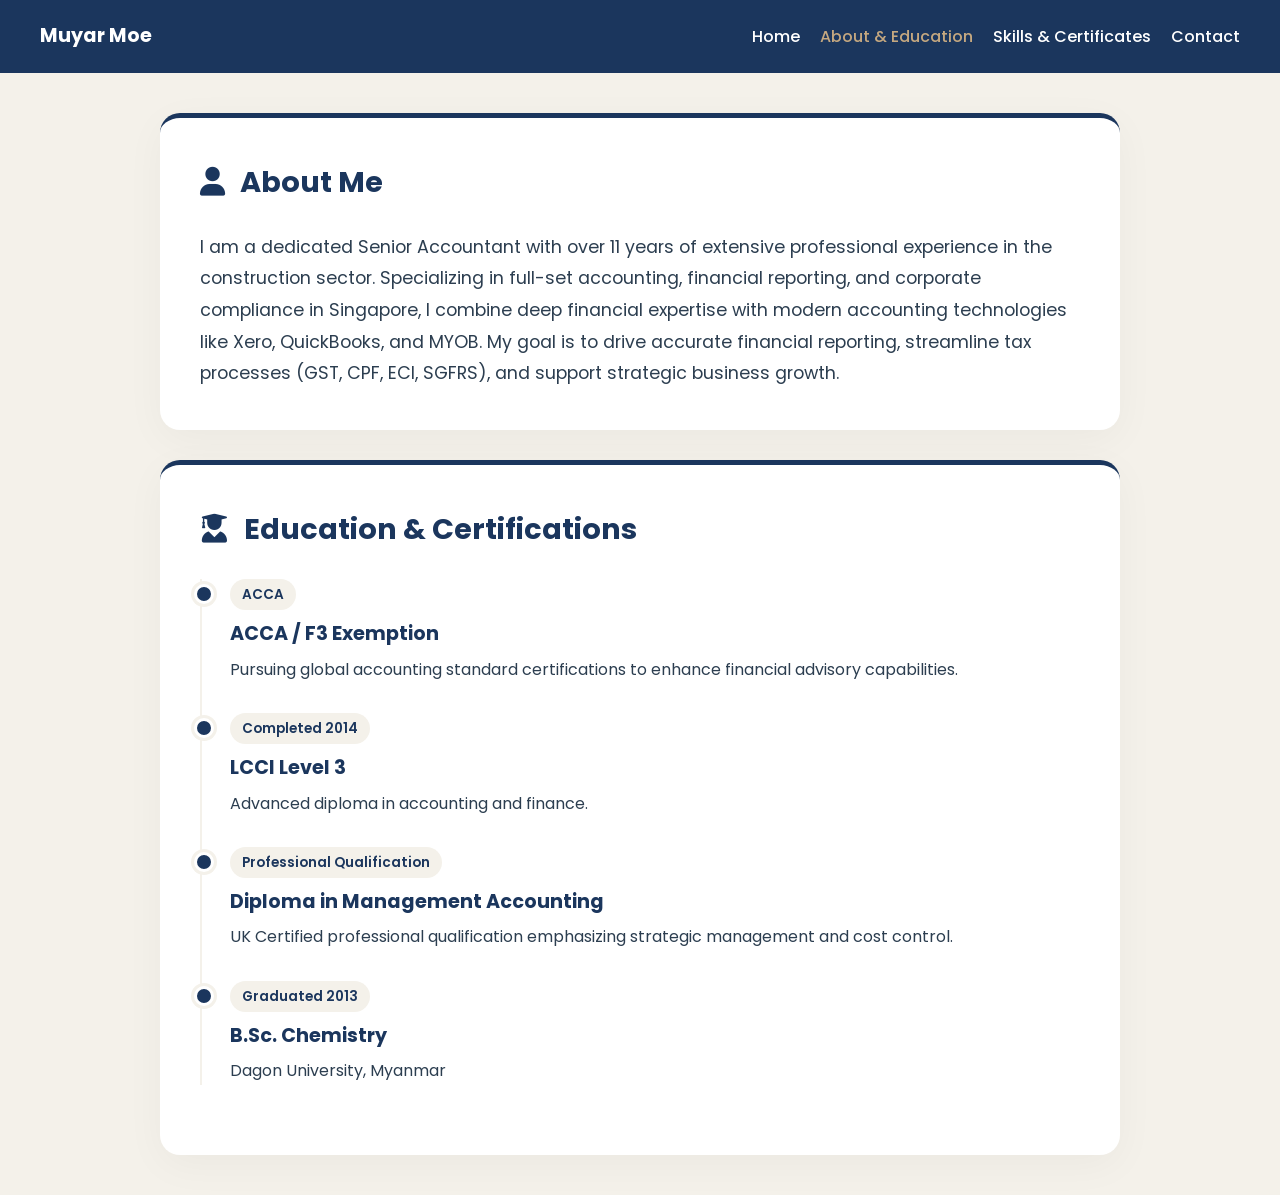
==== commit 36e6129d: "Update about.html" ====
--- a/about.html
+++ b/about.html
@@ -6,7 +6,14 @@
     <title>About Me | Muyar Moe</title>
     <link href="https://cdnjs.cloudflare.com/ajax/libs/font-awesome/6.0.0/css/all.min.css" rel="stylesheet">
     <link href="https://fonts.googleapis.com/css2?family=Poppins:wght@300;400;500;600;700&display=swap" rel="stylesheet">
-    <link rel="stylesheet" href="style.css">
+     <style>
+        :root { --deep-blue: #1B365D; --beige: #F4F1EA; --white: #FFFFFF; --text-dark: #2C3E50; }
+        * { margin: 0; padding: 0; box-sizing: border-box; font-family: 'Poppins', sans-serif; }
+        body { background-color: var(--beige); color: var(--text-dark); line-height: 1.7; }
+        
+        .navbar {
+            background: var(--deep-blue); padding: 20px 40px; display: flex; justify-content: space-between; align-items: center;
+        }
         
         .navbar {
             background: var(--deep-blue); padding: 20px 40px; display: flex; justify-content: space-between; align-items: center;
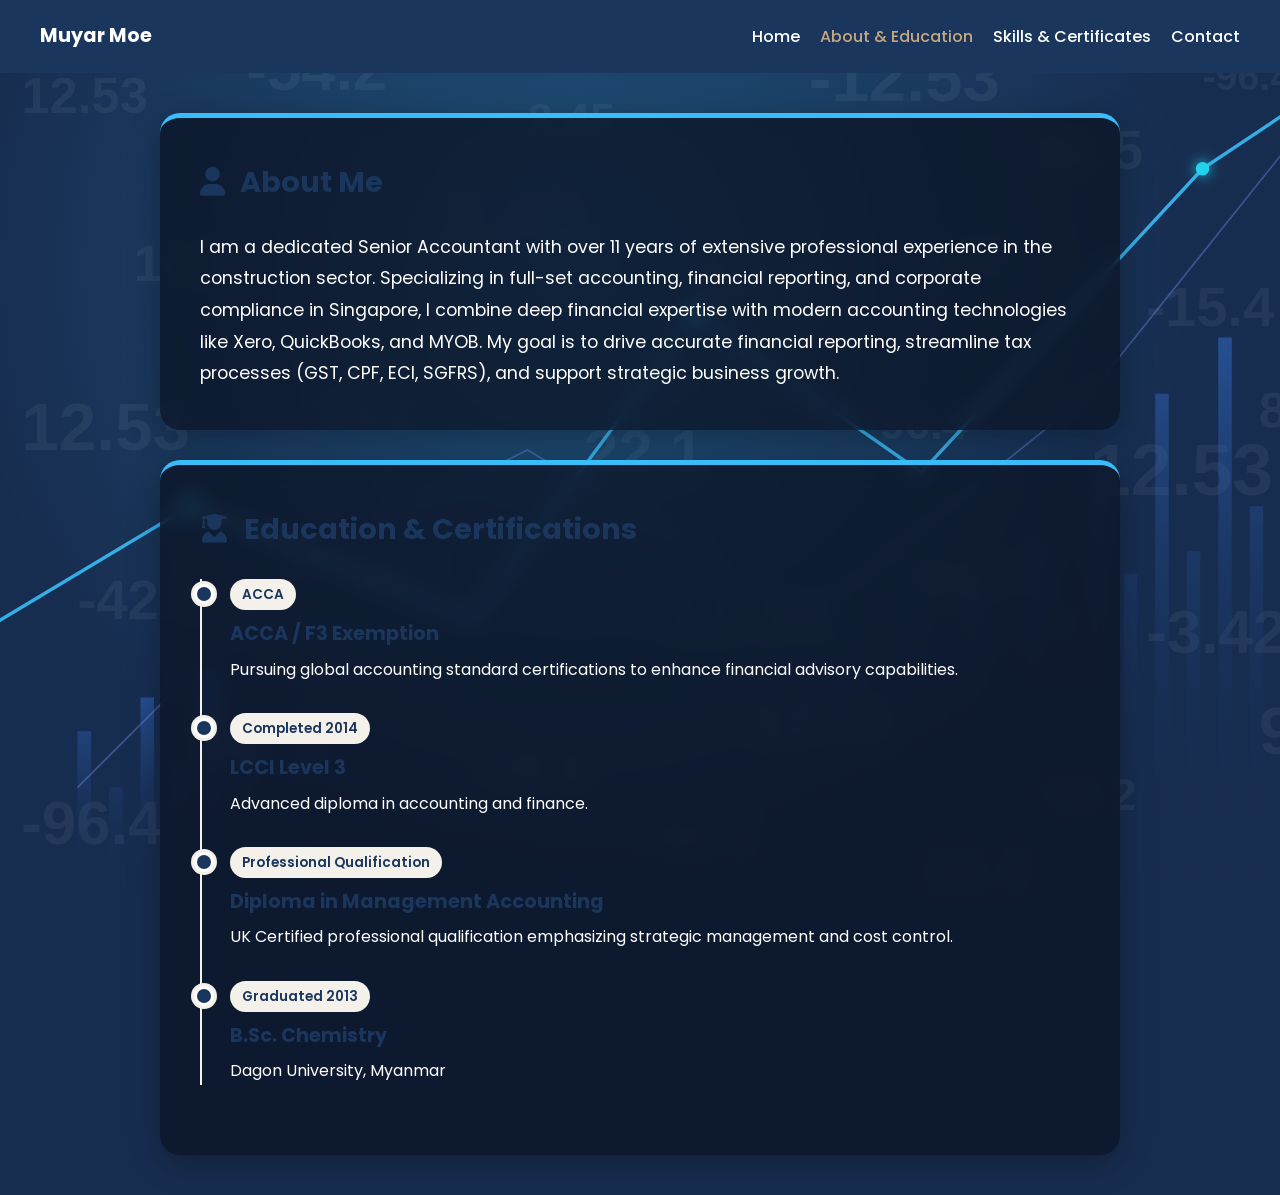
==== commit 73fbca6d: "Update about.html" ====
--- a/about.html
+++ b/about.html
@@ -9,7 +9,19 @@
      <style>
         :root { --deep-blue: #1B365D; --beige: #F4F1EA; --white: #FFFFFF; --text-dark: #2C3E50; }
         * { margin: 0; padding: 0; box-sizing: border-box; font-family: 'Poppins', sans-serif; }
-        body { background-color: var(--beige); color: var(--text-dark); line-height: 1.7; }
+        body { 
+    background-color: #172d50;
+    background-image: 
+        radial-gradient(circle at 45% 30%, rgba(56, 189, 248, 0.25) 0%, transparent 65%),
+        url("data:image/svg+xml,%3Csvg xmlns='http://www.w3.org/2000/svg' viewBox='0 0 1200 800' preserveAspectRatio='xMidYMid slice'%3E%3Cdefs%3E%3Cfilter id='glow' x='-20%25' y='-20%25' width='140%25' height='140%25'%3E%3CfeGaussianBlur stdDeviation='6' result='blur' /%3E%3CfeComposite in='SourceGraphic' in2='blur' operator='over' /%3E%3C/filter%3E%3ClinearGradient id='barGrad' x1='0' y1='0' x2='0' y2='1'%3E%3Cstop offset='0%25' stop-color='%233b82f6' stop-opacity='0.5'/%3E%3Cstop offset='100%25' stop-color='%230f172a' stop-opacity='0'/%3E%3C/linearGradient%3E%3C/defs%3E%3C!-- 30 Watermark Numbers --%3E%3Cg fill='%23ffffff' fill-opacity='0.06' font-family='sans-serif' font-weight='bold'%3E%3Ctext x='50' y='100' font-size='45'%3E12.53%3C/text%3E%3Ctext x='250' y='80' font-size='55'%3E-54.2%3C/text%3E%3Ctext x='500' y='120' font-size='40'%3E8.45%3C/text%3E%3Ctext x='750' y='90' font-size='60'%3E-12.53%3C/text%3E%3Ctext x='950' y='150' font-size='50'%3E42.5%3C/text%3E%3Ctext x='1100' y='80' font-size='35'%3E-96.4%3C/text%3E%3Ctext x='150' y='250' font-size='45'%3E18.9%3C/text%3E%3Ctext x='400' y='220' font-size='65'%3E-3.42%3C/text%3E%3Ctext x='650' y='270' font-size='55'%3E54.2%3C/text%3E%3Ctext x='850' y='240' font-size='40'%3E9.12%3C/text%3E%3Ctext x='1050' y='290' font-size='50'%3E-15.4%3C/text%3E%3Ctext x='50' y='400' font-size='60'%3E12.53%3C/text%3E%3Ctext x='300' y='380' font-size='45'%3E-54.2%3C/text%3E%3Ctext x='550' y='420' font-size='55'%3E22.1%3C/text%3E%3Ctext x='800' y='390' font-size='40'%3E-96.4%3C/text%3E%3Ctext x='1000' y='440' font-size='65'%3E12.53%3C/text%3E%3Ctext x='1150' y='380' font-size='45'%3E8.45%3C/text%3E%3Ctext x='100' y='550' font-size='50'%3E-42.5%3C/text%3E%3Ctext x='350' y='520' font-size='40'%3E18.9%3C/text%3E%3Ctext x='600' y='570' font-size='60'%3E-12.53%3C/text%3E%3Ctext x='850' y='530' font-size='45'%3E54.2%3C/text%3E%3Ctext x='1050' y='580' font-size='55'%3E-3.42%3C/text%3E%3Ctext x='200' y='680' font-size='65'%3E94.2%3C/text%3E%3Ctext x='450' y='700' font-size='45'%3E-15.4%3C/text%3E%3Ctext x='700' y='660' font-size='50'%3E12.53%3C/text%3E%3Ctext x='950' y='720' font-size='40'%3E-54.2%3C/text%3E%3Ctext x='1150' y='670' font-size='60'%3E9.12%3C/text%3E%3Ctext x='50' y='750' font-size='55'%3E-96.4%3C/text%3E%3Ctext x='300' y='780' font-size='40'%3E22.1%3C/text%3E%3Ctext x='600' y='760' font-size='45'%3E-42.5%3C/text%3E%3Ctext x='850' y='790' font-size='50'%3E18.9%3C/text%3E%3C/g%3E%3C!-- Bar Charts --%3E%3Cpath d='M0 800 v-200 h12 v200 m16 0 v-250 h12 v250 m16 0 v-180 h12 v180 m16 0 v-300 h12 v300 m16 0 v-220 h12 v220 m16 0 v-280 h12 v280 m16 0 v-150 h12 v150 m16 0 v-320 h12 v320 m16 0 v-260 h12 v260 m16 0 v-380 h12 v380 m16 0 v-290 h12 v290 m16 0 v-450 h12 v450 m16 0 v-310 h12 v310 m16 0 v-500 h12 v500 m16 0 v-350 h12 v350 m16 0 v-550 h12 v550 m16 0 v-400 h12 v400' transform='translate(750, 0)' fill='url(%23barGrad)'/%3E%3Cpath d='M0 800 v-150 h12 v150 m16 0 v-100 h12 v100 m16 0 v-180 h12 v180 m16 0 v-120 h12 v120 m16 0 v-200 h12 v200 m16 0 v-140 h12 v140' transform='translate(100, 0)' fill='url(%23barGrad)'/%3E%3C!-- Line Charts --%3E%3Cpath d='M-50,600 L200,450 L450,550 L650,280 L850,420 L1100,150 L1250,50' fill='none' stroke='%2338bdf8' stroke-width='3' stroke-opacity='0.9'/%3E%3Cpath d='M100,700 L300,500 L500,400 L750,550 L1000,350 L1200,100' fill='none' stroke='%23818cf8' stroke-width='1.5' stroke-opacity='0.4'/%3E%3C!-- Glowing Nodes --%3E%3Cg filter='url(%23glow)' fill='%2322d3ee'%3E%3Ccircle cx='200' cy='450' r='6'/%3E%3Ccircle cx='650' cy='280' r='6'/%3E%3Ccircle cx='1100' cy='150' r='6'/%3E%3C/g%3E%3C/svg%3E");
+    background-size: cover;
+    background-position: center;
+    background-repeat: no-repeat;
+    background-attachment: fixed;
+    min-height: 100vh;
+    color: #ffffff; 
+    line-height: 1.7; 
+}
         
         .navbar {
             background: var(--deep-blue); padding: 20px 40px; display: flex; justify-content: space-between; align-items: center;
@@ -25,10 +37,15 @@
 
         .container { max-width: 1000px; margin: 40px auto; padding: 0 20px; }
         .card { 
-            background: var(--white); padding: 40px; border-radius: 20px; 
-            box-shadow: 0 10px 40px rgba(0,0,0,0.04); margin-bottom: 30px; 
-            border-top: 5px solid var(--deep-blue);
-        }
+    background: rgba(11, 19, 36, 0.75); 
+    backdrop-filter: blur(10px);
+    padding: 40px; 
+    border-radius: 20px; 
+    box-shadow: 0 8px 32px rgba(0, 0, 0, 0.3); 
+    margin-bottom: 30px; 
+    border-top: 5px solid #38bdf8;
+    color: #ffffff;
+}
         .section-title { font-size: 1.8rem; color: var(--deep-blue); margin-bottom: 25px; display: flex; align-items: center; gap: 15px; }
 
         /* Timeline */
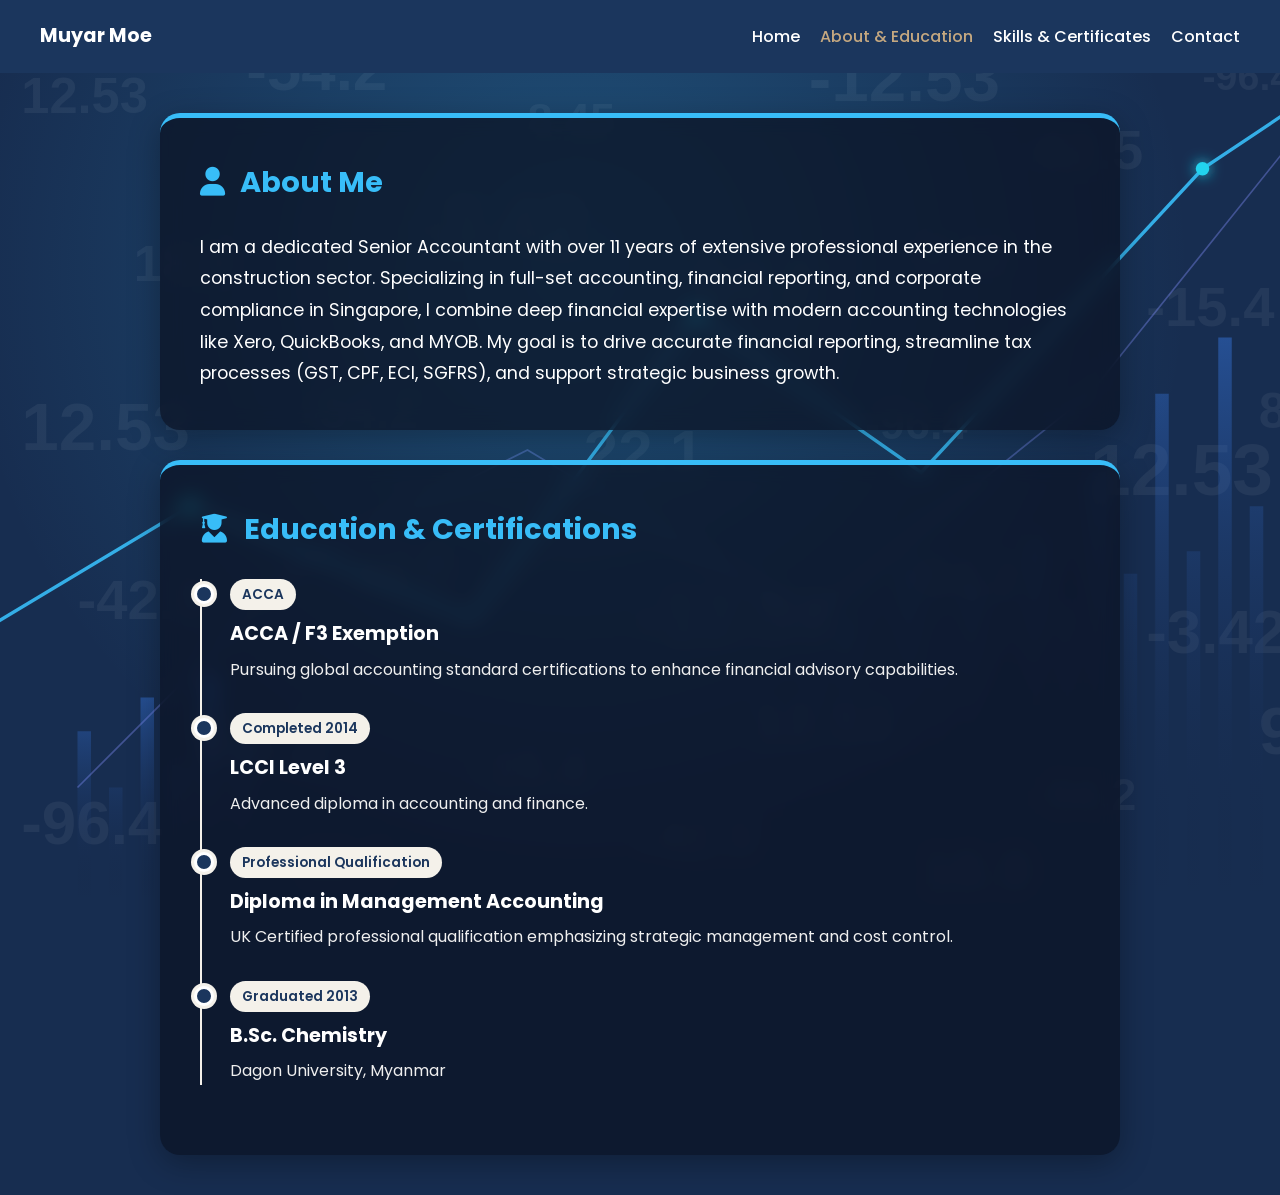
==== commit cdb5a172: "Update about.html" ====
--- a/about.html
+++ b/about.html
@@ -58,7 +58,11 @@
         }
         .timeline-item h3 { color: var(--deep-blue); font-size: 1.2rem; margin-bottom: 5px; }
         .timeline-item span { display: inline-block; background: var(--beige); color: var(--deep-blue); padding: 4px 12px; border-radius: 20px; font-size: 0.85rem; font-weight: 600; margin-bottom: 8px; }
-    </style>
+/* Timeline စာသားများ ပိုမိုထင်ရှားစေရန် */
+.timeline-item h3 { color: #ffffff !important; }
+.timeline-item p { color: #EFEFEF !important; }
+.section-title { color: #38bdf8 !important; }
+     </style>
 </head>
 <body>
 
